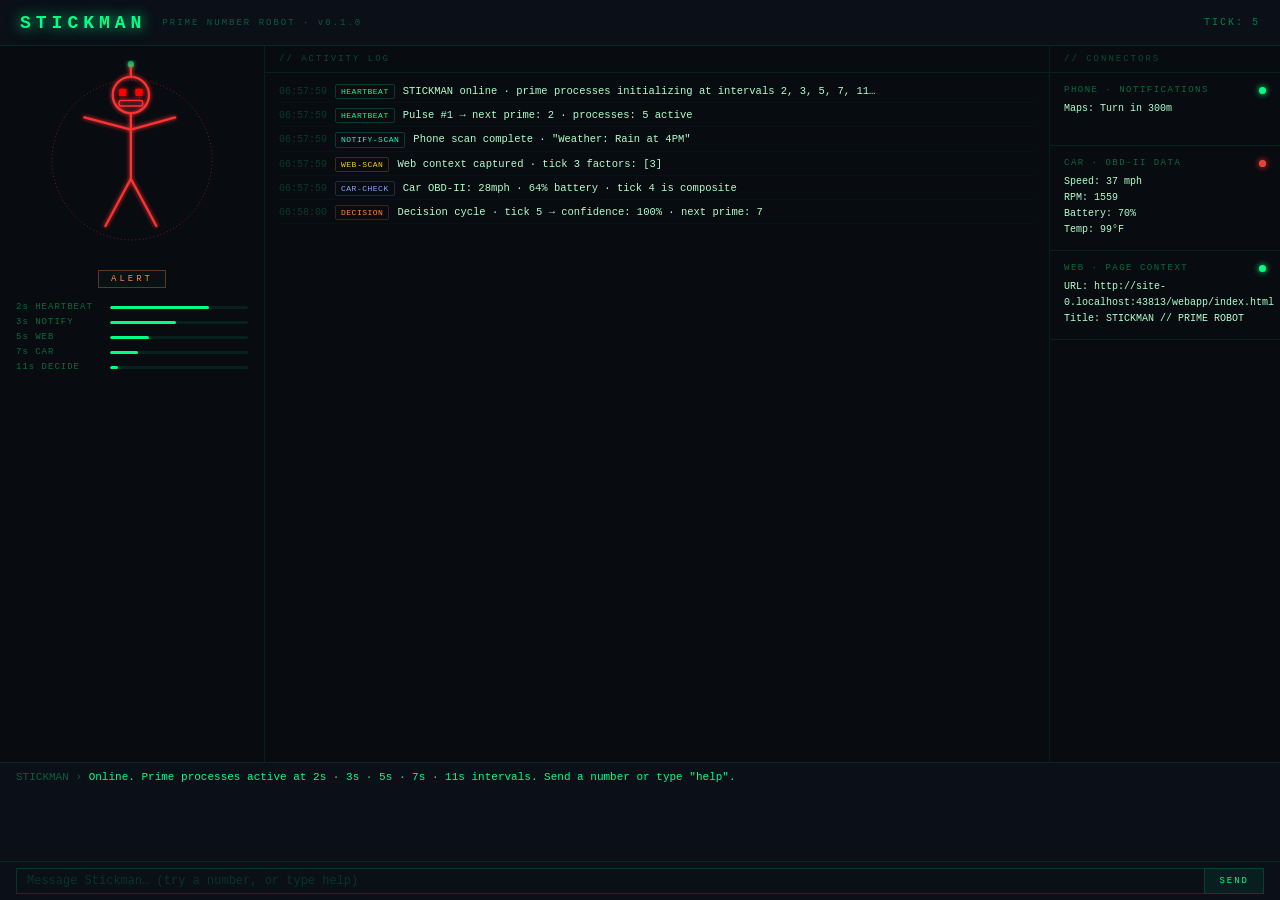
==== webapp/index.html @ 58ad4017 "feat: add Stickman prime number robot with web app and browser extension Stickman is a robot whose e" ====
<!DOCTYPE html>
<html lang="en">
<head>
  <meta charset="UTF-8">
  <meta name="viewport" content="width=device-width, initial-scale=1.0">
  <title>STICKMAN // PRIME ROBOT</title>
  <link rel="stylesheet" href="style.css">
</head>
<body>

  <header class="topbar">
    <span class="logo">STICKMAN</span>
    <span class="subtitle">PRIME NUMBER ROBOT &middot; v0.1.0</span>
    <span class="tick-counter" id="tick-display">TICK: 0</span>
  </header>

  <main>

    <!-- Left: Robot visualization + prime bars -->
    <aside class="robot-panel">
      <svg id="stickman-svg" xmlns="http://www.w3.org/2000/svg"></svg>
      <div class="state-badge" id="state-badge">IDLE</div>
      <div class="prime-bars">
        <div class="prime-bar-row">
          <span>2s HEARTBEAT</span>
          <div class="bar-track"><div class="bar-fill" id="bar-2"></div></div>
        </div>
        <div class="prime-bar-row">
          <span>3s NOTIFY</span>
          <div class="bar-track"><div class="bar-fill" id="bar-3"></div></div>
        </div>
        <div class="prime-bar-row">
          <span>5s WEB</span>
          <div class="bar-track"><div class="bar-fill" id="bar-5"></div></div>
        </div>
        <div class="prime-bar-row">
          <span>7s CAR</span>
          <div class="bar-track"><div class="bar-fill" id="bar-7"></div></div>
        </div>
        <div class="prime-bar-row">
          <span>11s DECIDE</span>
          <div class="bar-track"><div class="bar-fill" id="bar-11"></div></div>
        </div>
      </div>
    </aside>

    <!-- Center: Activity log -->
    <section class="log-panel">
      <div class="panel-title">// ACTIVITY LOG</div>
      <div class="log-scroll" id="log"></div>
    </section>

    <!-- Right: Connector status -->
    <aside class="connectors-panel">
      <div class="panel-title">// CONNECTORS</div>

      <div class="connector-card">
        <div class="conn-header">
          <span class="conn-name">PHONE &middot; NOTIFICATIONS</span>
          <span class="conn-dot" id="dot-phone"></span>
        </div>
        <div class="conn-data" id="data-phone">Awaiting scan at 3s&hellip;</div>
      </div>

      <div class="connector-card">
        <div class="conn-header">
          <span class="conn-name">CAR &middot; OBD-II DATA</span>
          <span class="conn-dot" id="dot-car"></span>
        </div>
        <div class="conn-data" id="data-car">Polling at 7s interval&hellip;</div>
      </div>

      <div class="connector-card">
        <div class="conn-header">
          <span class="conn-name">WEB &middot; PAGE CONTEXT</span>
          <span class="conn-dot active" id="dot-web"></span>
        </div>
        <div class="conn-data" id="data-web">Reading page&hellip;</div>
      </div>
    </aside>

  </main>

  <!-- Bottom: Chat -->
  <div class="chat-area">
    <div class="chat-log" id="chat-log"></div>
    <div class="chat-input-row">
      <input id="chat-input" type="text"
        placeholder="Message Stickman&hellip; (try a number, or type help)"
        autocomplete="off" spellcheck="false">
      <button id="chat-send">SEND</button>
    </div>
  </div>

  <script src="primes.js"></script>
  <script src="stickman.js"></script>
  <script src="app.js"></script>
</body>
</html>
---- webapp/style.css ----
*, *::before, *::after { box-sizing: border-box; margin: 0; padding: 0; }

:root {
  --green:   #00ff88;
  --cyan:    #00ffcc;
  --yellow:  #ffcc00;
  --blue:    #88aaff;
  --orange:  #ff8844;
  --red:     #ff3333;
  --bg:      #080b10;
  --bg2:     #0a0f18;
  --border:  #00ff8818;
  --text:    #b0ffcc;
}

body {
  background: var(--bg);
  color: var(--green);
  font-family: 'Courier New', Consolas, 'Lucida Console', monospace;
  font-size: 12px;
  height: 100vh;
  display: flex;
  flex-direction: column;
  overflow: hidden;
  user-select: none;
}

/* ── Topbar ── */

.topbar {
  display: flex;
  align-items: center;
  padding: 0 20px;
  height: 46px;
  background: var(--bg2);
  border-bottom: 1px solid var(--border);
  flex-shrink: 0;
  gap: 16px;
}

.logo {
  font-size: 18px;
  font-weight: bold;
  letter-spacing: 5px;
  color: var(--green);
  text-shadow: 0 0 14px var(--green);
}

.subtitle {
  font-size: 9px;
  letter-spacing: 2px;
  color: #00ff8855;
}

.tick-counter {
  margin-left: auto;
  font-size: 10px;
  letter-spacing: 2px;
  color: #00ff8877;
}

/* ── Main layout ── */

main {
  display: flex;
  flex: 1;
  overflow: hidden;
  gap: 1px;
  background: var(--border);
}

/* ── Robot panel ── */

.robot-panel {
  width: 264px;
  flex-shrink: 0;
  background: var(--bg);
  display: flex;
  flex-direction: column;
  align-items: center;
  padding: 14px 16px;
  gap: 10px;
  overflow: hidden;
}

#stickman-svg {
  display: block;
  width: 200px;
  height: 200px;
}

.state-badge {
  font-size: 9px;
  letter-spacing: 3px;
  color: var(--green);
  padding: 3px 12px;
  border: 1px solid #00ff8833;
  background: #00ff8806;
  transition: color 0.3s, border-color 0.3s;
}

.prime-bars {
  width: 100%;
  display: flex;
  flex-direction: column;
  gap: 5px;
  margin-top: 4px;
}

.prime-bar-row {
  display: flex;
  align-items: center;
  gap: 8px;
  font-size: 9px;
  color: #00ff8866;
  letter-spacing: 1px;
}

.prime-bar-row > span {
  width: 86px;
  flex-shrink: 0;
  overflow: hidden;
  text-overflow: ellipsis;
  white-space: nowrap;
}

.bar-track {
  flex: 1;
  height: 3px;
  background: #00ff8818;
  border-radius: 2px;
  overflow: hidden;
}

.bar-fill {
  height: 100%;
  width: 0%;
  background: var(--green);
  border-radius: 2px;
}

/* ── Log panel ── */

.log-panel {
  flex: 1;
  background: var(--bg);
  display: flex;
  flex-direction: column;
  min-width: 0;
}

.panel-title {
  padding: 8px 14px;
  font-size: 9px;
  letter-spacing: 2px;
  color: #00ff8844;
  border-bottom: 1px solid var(--border);
  flex-shrink: 0;
}

.log-scroll {
  flex: 1;
  overflow-y: auto;
  padding: 8px 14px;
  display: flex;
  flex-direction: column;
  gap: 2px;
}

.log-scroll::-webkit-scrollbar { width: 3px; }
.log-scroll::-webkit-scrollbar-track { background: transparent; }
.log-scroll::-webkit-scrollbar-thumb { background: #00ff8822; border-radius: 2px; }

.log-entry {
  display: flex;
  align-items: baseline;
  gap: 8px;
  padding: 3px 0;
  border-bottom: 1px solid #00ff8806;
  font-size: 10.5px;
  line-height: 1.4;
  animation: fadeSlide 0.25s ease;
}

@keyframes fadeSlide {
  from { opacity: 0; transform: translateY(3px); }
  to   { opacity: 1; transform: translateY(0); }
}

.log-time { color: #00ff8833; flex-shrink: 0; font-size: 10px; }

.log-tag {
  flex-shrink: 0;
  padding: 1px 5px;
  font-size: 8px;
  letter-spacing: 0.5px;
  border-radius: 2px;
  white-space: nowrap;
}

.log-tag.heartbeat   { color: var(--green);  border: 1px solid #00ff8833; }
.log-tag.notify-scan { color: var(--cyan);   border: 1px solid #00ffcc33; }
.log-tag.web-scan    { color: var(--yellow); border: 1px solid #ffcc0033; }
.log-tag.car-check   { color: var(--blue);   border: 1px solid #88aaff33; }
.log-tag.decision    { color: var(--orange); border: 1px solid #ff884433; }

.log-msg { color: var(--text); flex: 1; min-width: 0; overflow: hidden; text-overflow: ellipsis; white-space: nowrap; }

/* ── Connectors panel ── */

.connectors-panel {
  width: 230px;
  flex-shrink: 0;
  background: var(--bg);
  display: flex;
  flex-direction: column;
  overflow: hidden;
}

.connector-card {
  padding: 12px 14px;
  border-bottom: 1px solid var(--border);
}

.conn-header {
  display: flex;
  align-items: center;
  justify-content: space-between;
  margin-bottom: 6px;
}

.conn-name { font-size: 9px; letter-spacing: 1.5px; color: #00ff8866; }

.conn-dot {
  width: 7px;
  height: 7px;
  border-radius: 50%;
  background: #00ff8815;
  border: 1px solid #00ff8833;
  flex-shrink: 0;
  transition: background 0.3s, box-shadow 0.3s;
}
.conn-dot.active   { background: var(--green);  box-shadow: 0 0 6px var(--green); }
.conn-dot.scanning { background: var(--cyan);   box-shadow: 0 0 6px var(--cyan);  animation: blink 0.45s infinite; }
.conn-dot.alert    { background: var(--red);    box-shadow: 0 0 6px var(--red);   animation: blink 0.25s infinite; }

@keyframes blink { 0%,100% { opacity: 1; } 50% { opacity: 0.25; } }

.conn-data {
  font-size: 10px;
  color: var(--text);
  line-height: 1.6;
  white-space: pre-line;
  min-height: 32px;
}

/* ── Chat area ── */

.chat-area {
  height: 138px;
  background: var(--bg2);
  border-top: 1px solid var(--border);
  display: flex;
  flex-direction: column;
  flex-shrink: 0;
}

.chat-log {
  flex: 1;
  overflow-y: auto;
  padding: 7px 16px;
  display: flex;
  flex-direction: column;
  gap: 3px;
}

.chat-log::-webkit-scrollbar { width: 3px; }
.chat-log::-webkit-scrollbar-thumb { background: #00ff8820; }

.chat-msg { font-size: 11px; line-height: 1.4; }
.chat-msg.user { color: var(--text); }
.chat-msg.user::before { content: '> '; color: #00ff8844; }
.chat-msg.bot  { color: var(--green); }
.chat-msg.bot::before  { content: 'STICKMAN › '; color: #00ff8855; }

.chat-input-row {
  display: flex;
  border-top: 1px solid var(--border);
  padding: 6px 16px;
  gap: 0;
}

#chat-input {
  flex: 1;
  background: transparent;
  border: 1px solid #00ff8828;
  border-right: none;
  color: var(--green);
  font-family: inherit;
  font-size: 12px;
  padding: 5px 10px;
  outline: none;
  caret-color: var(--green);
}

#chat-input:focus { border-color: #00ff8866; }
#chat-input::placeholder { color: #00ff8828; }

#chat-send {
  background: #00ff8810;
  border: 1px solid #00ff8828;
  color: var(--green);
  font-family: inherit;
  font-size: 9px;
  letter-spacing: 2px;
  padding: 5px 14px;
  cursor: pointer;
  transition: background 0.15s;
}
#chat-send:hover { background: #00ff8820; border-color: #00ff8855; }
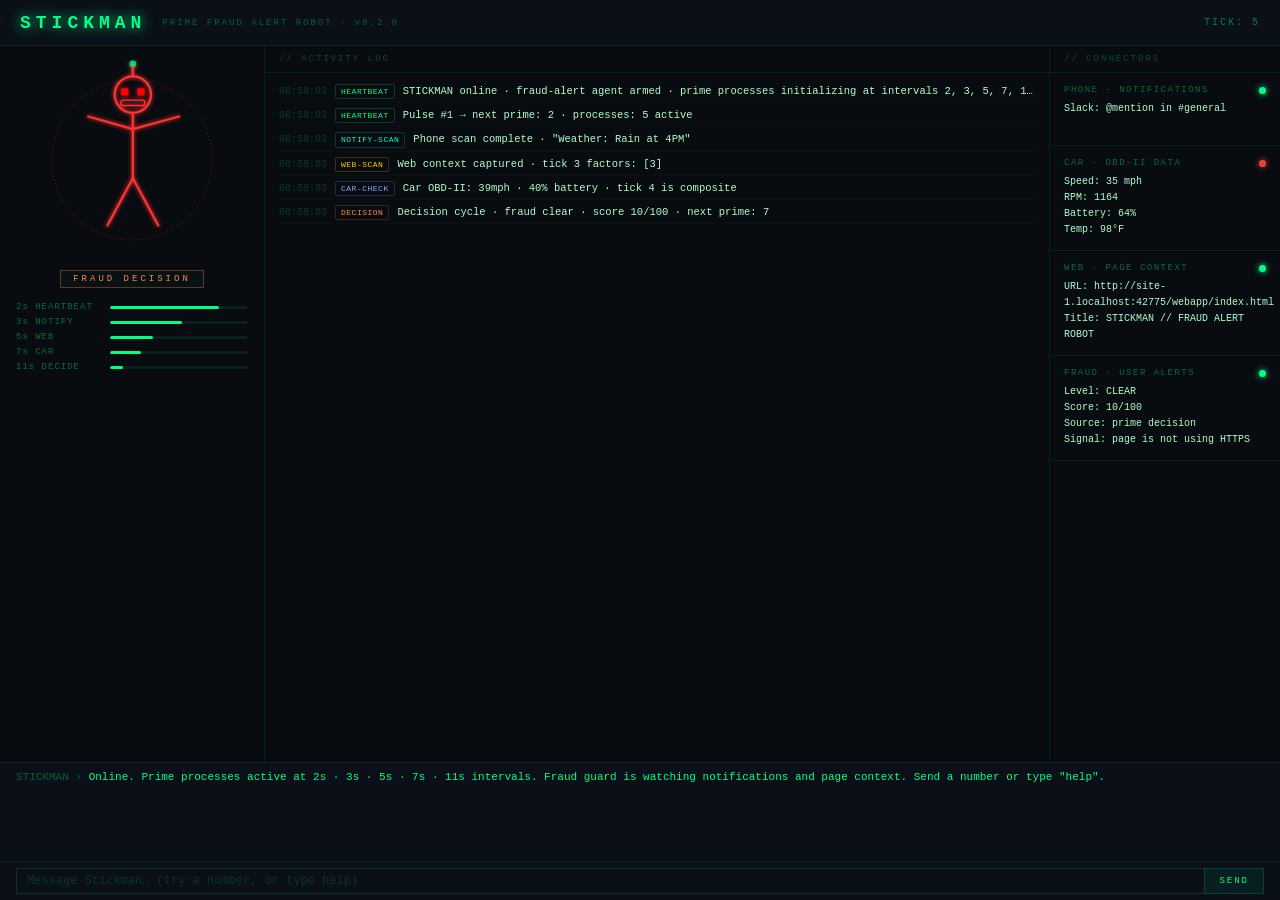
==== commit 79e7b9ed: "Add Stickman fraud alert agent Co-authored-by: fitzyracing1 <fitzyracing1@users.noreply.github.com>" ====
--- a/webapp/index.html
+++ b/webapp/index.html
@@ -3,14 +3,14 @@
 <head>
   <meta charset="UTF-8">
   <meta name="viewport" content="width=device-width, initial-scale=1.0">
-  <title>STICKMAN // PRIME ROBOT</title>
+  <title>STICKMAN // FRAUD ALERT ROBOT</title>
   <link rel="stylesheet" href="style.css">
 </head>
 <body>
 
   <header class="topbar">
     <span class="logo">STICKMAN</span>
-    <span class="subtitle">PRIME NUMBER ROBOT &middot; v0.1.0</span>
+    <span class="subtitle">PRIME FRAUD ALERT ROBOT &middot; v0.2.0</span>
     <span class="tick-counter" id="tick-display">TICK: 0</span>
   </header>
 
@@ -77,6 +77,14 @@
         </div>
         <div class="conn-data" id="data-web">Reading page&hellip;</div>
       </div>
+
+      <div class="connector-card">
+        <div class="conn-header">
+          <span class="conn-name">FRAUD &middot; USER ALERTS</span>
+          <span class="conn-dot active" id="dot-fraud"></span>
+        </div>
+        <div class="conn-data" id="data-fraud">Fraud guard warming up&hellip;</div>
+      </div>
     </aside>
 
   </main>
@@ -93,6 +101,7 @@
   </div>
 
   <script src="primes.js"></script>
+  <script src="fraud-agent.js"></script>
   <script src="stickman.js"></script>
   <script src="app.js"></script>
 </body>
--- a/webapp/style.css
+++ b/webapp/style.css
@@ -203,6 +203,7 @@
 .log-tag.web-scan    { color: var(--yellow); border: 1px solid #ffcc0033; }
 .log-tag.car-check   { color: var(--blue);   border: 1px solid #88aaff33; }
 .log-tag.decision    { color: var(--orange); border: 1px solid #ff884433; }
+.log-tag.fraud-scan  { color: var(--red);    border: 1px solid #ff333355; background: #ff333310; }
 
 .log-msg { color: var(--text); flex: 1; min-width: 0; overflow: hidden; text-overflow: ellipsis; white-space: nowrap; }
 
